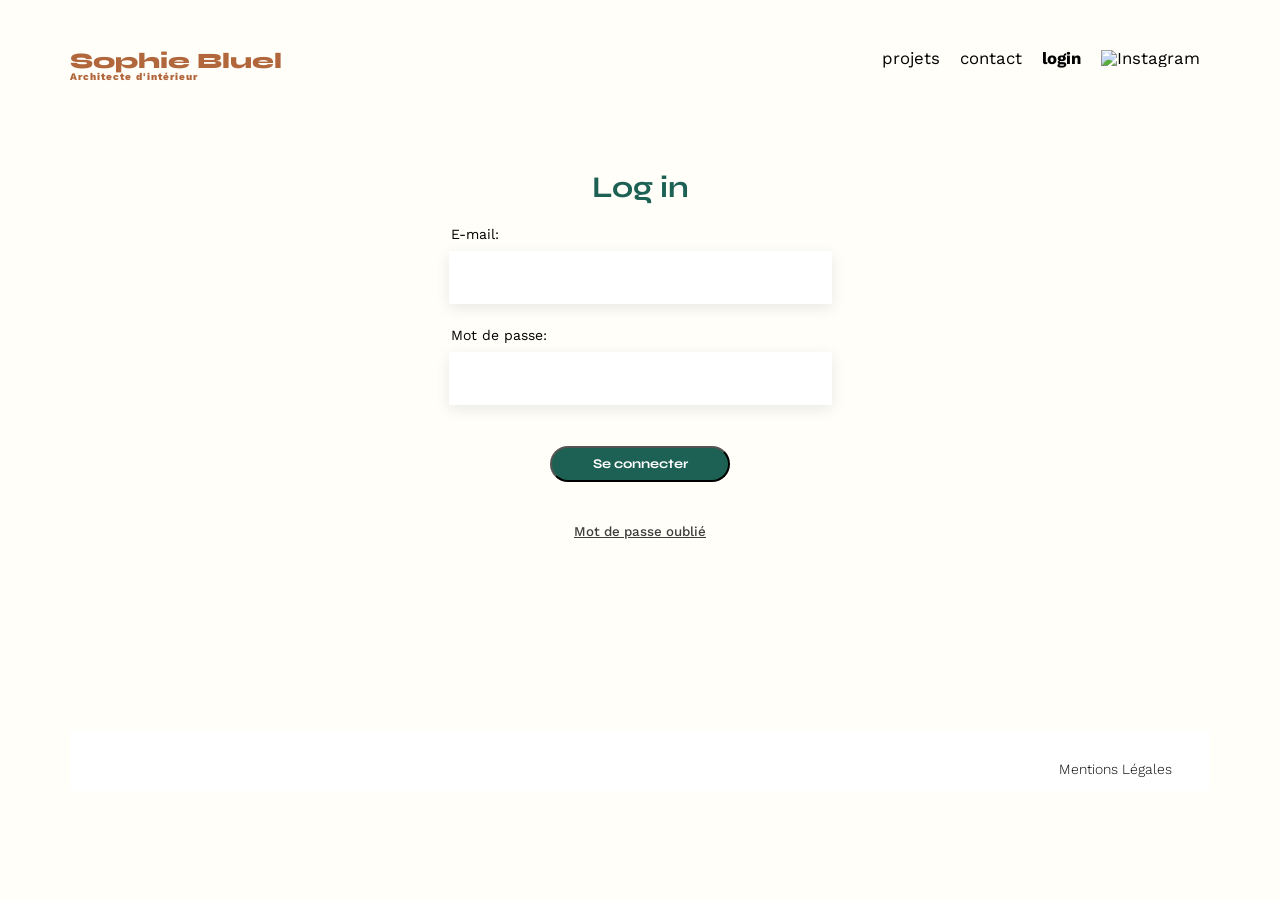
==== FrontEnd/login.html @ a0b781b1 "P3" ====
<!DOCTYPE html>
<html lang="fr">
<head>
	<meta charset="UTF-8">
	<title>Sophie Bluel - Architecte d'intérieur</title>
	<meta name="viewport" content="width=device-width, initial-scale=1.0">
	<link rel="preconnect" href="https://fonts.googleapis.com">
	<link rel="preconnect" href="https://fonts.gstatic.com" crossorigin>
	<link href="https://fonts.googleapis.com/css2?family=Syne:wght@700;800&family=Work+Sans&display=swap" rel="stylesheet">
	<meta name="description" content="">
    <script src="login.js" defer></script>
	<link rel="stylesheet" href="./assets/style.css">
</head>
<body>
<header>
	<h1>Sophie Bluel <span>Architecte d'intérieur</span></h1>
	<nav>
		<ul>
			<li>projets</li>
			<li>contact</li>
			<li class="loginTexte">login</li>
			<li><img src="./assets/icons/instagram.png" alt="Instagram"></li>
		</ul>
	</nav>
</header>
<section class="blocSection">
<h2 class="flexCentre logInTexte2">Log in</h2 >
    <form class="flexCentre" action="./index.html" method="post" id="login-form">
        <label class="emailTexte" for="email">E-mail:</label>
        <input class="section1" type="email" id="email" name="email" required><br>
        <label class="mpTexte1" for="password">Mot de passe:</label>
        <input class="passeword" type="text" id="password" name="password" required><br>
        <input class="bouton" type="submit" value="Se connecter"></input>
        <button class="mpBouton" type="submit">
            <u class="mpTexte2" id="password-reset">Mot de passe oublié</u>
        </button>
    </form>
</section>



    <footer class="foot">
        <nav>
            <ul>
                <li class="footTexte">Mentions Légales</li>
            </ul>
        </nav>
    </footer>
</body>
</html>
---- FrontEnd/assets/style.css ----
/* http://meyerweb.com/eric/tools/css/reset/
   v2.0 | 20110126
   License: none (public domain)
*/

html, body, div, span, applet, object, iframe,
h1, h2, h3, h4, h5, h6, p, blockquote, pre,
a, abbr, acronym, address, big, cite, code,
del, dfn, em, img, ins, kbd, q, s, samp,
small, strike, strong, sub, sup, tt, var,
b, u, i, center,
dl, dt, dd, ol, ul, li,
fieldset, form, label, legend,
table, caption, tbody, tfoot, thead, tr, th, td,
article, aside, canvas, details, embed,
figure, figcaption, footer, header, hgroup,
menu, nav, output, ruby, section, summary,
time, mark, audio, video {
	margin: 0;
	padding: 0;
	border: 0;
	font-size: 100%;
	font: inherit;
	vertical-align: baseline;
}
/* HTML5 display-role reset for older browsers */
article, aside, details, figcaption, figure,
footer, header, hgroup, menu, nav, section {
	display: block;
}
body {
	line-height: 1;
}
ol, ul {
	list-style: none;
}
blockquote, q {
	quotes: none;
}
blockquote:before, blockquote:after,
q:before, q:after {
	content: '';
	content: none;
}
table {
	border-collapse: collapse;
	border-spacing: 0;
}
/** end reset css**/
body {
	max-width: 1140px;
	margin:auto;
	background-color: rgba(255, 254, 248, 1);
	font-family: 'Work Sans' ;
	font-size: 14px;
}
header {
	display: flex;
	justify-content: space-between;
	margin: 50px 0
}
section {
	margin: 50px;
}

h1{
	display: flex;
	flex-direction: column;
	font-family: 'Syne';
	font-size: 22px;
	font-weight: 800;
	color: #B1663C
}

h1 > span {
	font-family: 'Work Sans';
	font-size:10px;
	letter-spacing: 0.1em;
;
}

h2{
	font-family: 'Syne';
	font-weight: 700;
	font-size: 30px;
	color: #1D6154
}
nav ul {
	display: flex;
	align-items: center;
	list-style-type:none;

}
nav li {
	padding: 0 10px;
	font-size: 1.2em;
}

li:hover {
	color: #B1663C;
}
#introduction {
	display: flex;
	align-items: center;
}
#introduction figure {
	flex: 1
}
#introduction img {
	display: block;
	margin: auto;
	width: 80%;
}

#introduction article {
	flex: 1
}
#introduction h2 {
	margin-bottom: 1em;
}

#introduction p {
	margin-bottom: 0.5em;
}
#portfolio h2 {
	text-align: center;
	margin-bottom: 1em;
}
.gallery {
	width: 100%;
	display: grid;
	grid-template-columns: 1fr 1fr 1fr;
	grid-column-gap: 20px;
	grid-row-gap: 20px;
}

.gallery img {
	width: 100%;

}
#contact {
	width: 50%;
margin: auto;
}
#contact > * {
	text-align: center;

}
#contact h2{
	margin-bottom: 20px;
}
#contact form {
	text-align: left;
	margin-top:30px;
	display: flex;
	flex-direction: column;
}

#contact input {
	height: 50px;
	font-size: 1.2em;
	border: none;
	box-shadow: 0px 4px 14px rgba(0, 0, 0, 0.09);
}
#contact label {
	margin: 2em 0 1em 0;
}
#contact textarea {
	border: none;
	box-shadow: 0px 4px 14px rgba(0, 0, 0, 0.09);
}

input[type="submit"]{
	font-family: 'Syne';
	font-weight: 700;
	color: white;
	background-color: #1D6154;
	margin : 2em auto ;
	width: 180px;
	text-align: center;
	border-radius: 60px ;
}

footer nav ul {
	display: flex;
	justify-content: flex-end;
	margin: 2em

}

.gallery {
	width: 100%;
	display: grid;
	grid-template-columns: 1fr 1fr 1fr;
	grid-column-gap: 20px;
	grid-row-gap: 20px;
}

.gallery img {
	width: 100%;
}

.flexCentre {
    display: flex;
	flex-direction: column;
    justify-content: center;
    align-items: center;
  }
  .filtres {
	box-sizing: border-box;
	padding: 12px;
	border: 1px solid #1D6154;
	border-radius: 60px;
	font-family: 'Syne';
	font-style: normal;
	font-weight: 700;
	font-size: 16px;
	color: #1D6154;
	background-color: white;
	margin-top: 2%;
	line-height: 19px;
	text-align: center;
}
.apparenceFiltres {
	display: flex;
	flex-direction: row;
	justify-content: center;
	gap: 10px;
	margin-bottom: 5%;
}
.filtres:hover {
	background-color: #1D6154;
	color:white;
	cursor:pointer
}
.filtres.active {
	background-color: #1D6154;
	color:white;
	cursor:pointer
}

.section1{
	box-shadow: 0px 4px 14px 0px rgba(0, 0, 0, 0.09);
	background: rgba(255,255,255,1);
	width: 379px;
	height: 51px;
	top: 338px;
	left: 530px;
	border: none;
}

.passeword{
	box-shadow: 0px 4px 14px 0px rgba(0, 0, 0, 0.09);
	background: rgba(255,255,255,1);
	width: 379px;
	height: 51px;
	top: 441px;
	left: 530px;
	border: none;

}
.bouton{
	font-family: 'Syne';
	width: 179px;
	height: 36px;
	top: 529px;
	left: 669px;
	border-radius: 60px;
	background: rgba(29, 97, 84, 1);
}

.boutonText{
	font-family: 'Syne';
	font-size: 14px;
	font-weight: 700;
	line-height: 17px;
	letter-spacing: 0em;
	text-align: center;
	height: 17px;
	top: 539px;
	color: rgba(255, 255, 255, 1);
}

.emailTexte{
	margin: 10px;
	margin-right: 340px;
}

.mpBouton{
	font-family: 'Work Sans';
	font-weight: 500;
	size: 14px;
	line-height: 16px;
	margin-top: 15px;
	background-color: rgba(255, 254, 248, 1);
	border: none;
}

.mpTexte1{
	margin: 10px;
	margin-right: 292px;

}

.mpTexte2{
	color:rgba(61, 61, 61, 1);
	;
}

.loginTexte{
	font-weight: bold;
}

.logInTexte2{
	margin-bottom: 15px;

}

.foot{
	width: 1140px;
	height: 60px;
	margin-top: 190px;
	background-color: white;

}

.footTexte{
	font-family: 'Work Sans';
	font-size: 14px;
	font-weight: 300;
	line-height: 16px;
	letter-spacing: 0em;
	color: rgba(0, 0, 0, 1);
	left: 1224px;
	margin-top: 30px;

}

.blocSection{
	margin-top: 90px;
}

.sup-décor {
	text-decoration: none;
	color: #1D6154;
  }
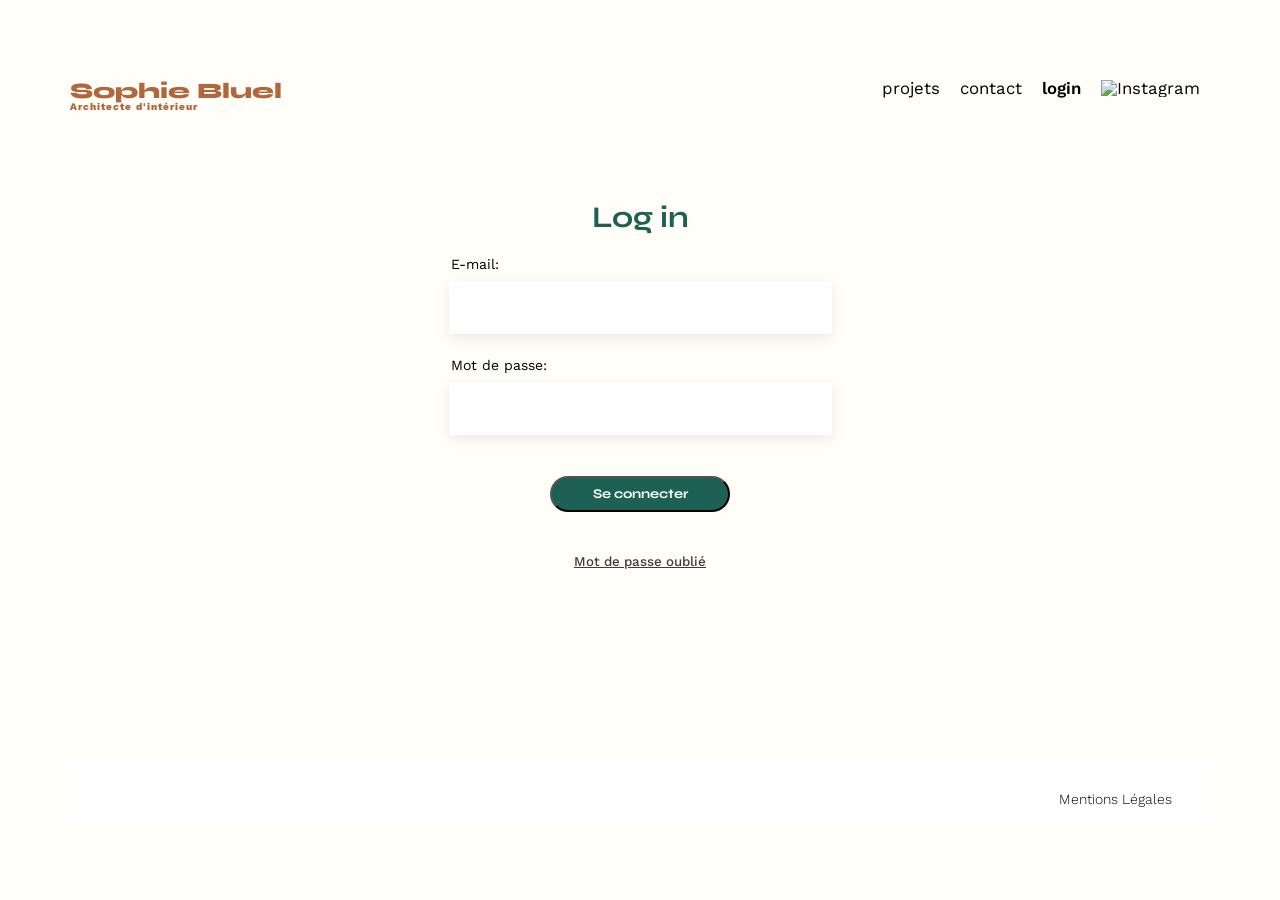
==== commit a37eb6e5: "Mise à jour du projet dans le repo" ====
--- a/FrontEnd/login.html
+++ b/FrontEnd/login.html
@@ -1,41 +1,44 @@
 <!DOCTYPE html>
 <html lang="fr">
+
 <head>
-	<meta charset="UTF-8">
-	<title>Sophie Bluel - Architecte d'intérieur</title>
-	<meta name="viewport" content="width=device-width, initial-scale=1.0">
-	<link rel="preconnect" href="https://fonts.googleapis.com">
-	<link rel="preconnect" href="https://fonts.gstatic.com" crossorigin>
-	<link href="https://fonts.googleapis.com/css2?family=Syne:wght@700;800&family=Work+Sans&display=swap" rel="stylesheet">
-	<meta name="description" content="">
+    <meta charset="UTF-8">
+    <title>Sophie Bluel - Architecte d'intérieur</title>
+    <meta name="viewport" content="width=device-width, initial-scale=1.0">
+    <link rel="preconnect" href="https://fonts.googleapis.com">
+    <link rel="preconnect" href="https://fonts.gstatic.com" crossorigin>
+    <link href="https://fonts.googleapis.com/css2?family=Syne:wght@700;800&family=Work+Sans&display=swap"
+        rel="stylesheet">
+    <meta name="description" content="">
     <script src="login.js" defer></script>
-	<link rel="stylesheet" href="./assets/style.css">
+    <link rel="stylesheet" href="./assets/style.css">
 </head>
+
 <body>
-<header>
-	<h1>Sophie Bluel <span>Architecte d'intérieur</span></h1>
-	<nav>
-		<ul>
-			<li>projets</li>
-			<li>contact</li>
-			<li class="loginTexte">login</li>
-			<li><img src="./assets/icons/instagram.png" alt="Instagram"></li>
-		</ul>
-	</nav>
-</header>
-<section class="blocSection">
-<h2 class="flexCentre logInTexte2">Log in</h2 >
-    <form class="flexCentre" action="./index.html" method="post" id="login-form">
-        <label class="emailTexte" for="email">E-mail:</label>
-        <input class="section1" type="email" id="email" name="email" required><br>
-        <label class="mpTexte1" for="password">Mot de passe:</label>
-        <input class="passeword" type="text" id="password" name="password" required><br>
-        <input class="bouton" type="submit" value="Se connecter"></input>
-        <button class="mpBouton" type="submit">
-            <u class="mpTexte2" id="password-reset">Mot de passe oublié</u>
-        </button>
-    </form>
-</section>
+    <header>
+        <h1>Sophie Bluel <span>Architecte d'intérieur</span></h1>
+        <nav>
+            <ul>
+                <li>projets</li>
+                <li>contact</li>
+                <li class="loginTexte" id="loginBouton">login</li>
+                <li><img src="./assets/icons/instagram.png" alt="Instagram"></li>
+            </ul>
+        </nav>
+    </header>
+    <section class="blockSection">
+        <h2 class="flexCentre logInTexte2">Log in</h2>
+        <form class="flexCentre" action="user.html" method="post" id="login-form">
+            <label class="emailTexte" for="email">E-mail:</label>
+            <input class="section1" type="email" id="email" name="email" required><br>
+            <label class="mpTexte1" for="password">Mot de passe:</label>
+            <input class="passeword" type="text" id="password" name="password" required><br>
+            <input class="bouton" type="submit" value="Se connecter"></input>
+            <button class="mpBouton" type="submit">
+                <u class="mpTexte2" id="password-reset">Mot de passe oublié</u>
+            </button>
+        </form>
+    </section>
 
 
 
@@ -47,4 +50,5 @@
         </nav>
     </footer>
 </body>
+
 </html>
--- a/FrontEnd/assets/style.css
+++ b/FrontEnd/assets/style.css
@@ -3,19 +3,87 @@
    License: none (public domain)
 */
 
-html, body, div, span, applet, object, iframe,
-h1, h2, h3, h4, h5, h6, p, blockquote, pre,
-a, abbr, acronym, address, big, cite, code,
-del, dfn, em, img, ins, kbd, q, s, samp,
-small, strike, strong, sub, sup, tt, var,
-b, u, i, center,
-dl, dt, dd, ol, ul, li,
-fieldset, form, label, legend,
-table, caption, tbody, tfoot, thead, tr, th, td,
-article, aside, canvas, details, embed,
-figure, figcaption, footer, header, hgroup,
-menu, nav, output, ruby, section, summary,
-time, mark, audio, video {
+html,
+body,
+div,
+span,
+applet,
+object,
+iframe,
+h1,
+h2,
+h3,
+h4,
+h5,
+h6,
+p,
+blockquote,
+pre,
+a,
+abbr,
+acronym,
+address,
+big,
+cite,
+code,
+del,
+dfn,
+em,
+img,
+ins,
+kbd,
+q,
+s,
+samp,
+small,
+strike,
+strong,
+sub,
+sup,
+tt,
+var,
+b,
+u,
+i,
+center,
+dl,
+dt,
+dd,
+ol,
+ul,
+li,
+fieldset,
+form,
+label,
+legend,
+table,
+caption,
+tbody,
+tfoot,
+thead,
+tr,
+th,
+td,
+article,
+aside,
+canvas,
+details,
+embed,
+figure,
+figcaption,
+footer,
+header,
+hgroup,
+menu,
+nav,
+output,
+ruby,
+section,
+summary,
+time,
+mark,
+audio,
+video {
 	margin: 0;
 	padding: 0;
 	border: 0;
@@ -23,47 +91,69 @@
 	font: inherit;
 	vertical-align: baseline;
 }
+
 /* HTML5 display-role reset for older browsers */
-article, aside, details, figcaption, figure,
-footer, header, hgroup, menu, nav, section {
+article,
+aside,
+details,
+figcaption,
+figure,
+footer,
+header,
+hgroup,
+menu,
+nav,
+section {
 	display: block;
 }
+
 body {
 	line-height: 1;
 }
-ol, ul {
+
+ol,
+ul {
 	list-style: none;
 }
-blockquote, q {
+
+blockquote,
+q {
 	quotes: none;
 }
-blockquote:before, blockquote:after,
-q:before, q:after {
+
+blockquote:before,
+blockquote:after,
+q:before,
+q:after {
 	content: '';
 	content: none;
 }
+
 table {
 	border-collapse: collapse;
 	border-spacing: 0;
 }
+
 /** end reset css**/
 body {
 	max-width: 1140px;
-	margin:auto;
+	margin: auto;
 	background-color: rgba(255, 254, 248, 1);
-	font-family: 'Work Sans' ;
+	font-family: 'Work Sans';
 	font-size: 14px;
 }
+
 header {
 	display: flex;
 	justify-content: space-between;
 	margin: 50px 0
 }
+
 section {
 	margin: 50px;
 }
 
-h1{
+h1 {
 	display: flex;
 	flex-direction: column;
 	font-family: 'Syne';
@@ -72,25 +162,27 @@
 	color: #B1663C
 }
 
-h1 > span {
-	font-family: 'Work Sans';
-	font-size:10px;
+h1>span {
+	font-family: 'Work Sans';
+	font-size: 10px;
 	letter-spacing: 0.1em;
-;
-}
-
-h2{
+	;
+}
+
+h2 {
 	font-family: 'Syne';
 	font-weight: 700;
 	font-size: 30px;
 	color: #1D6154
 }
+
 nav ul {
 	display: flex;
 	align-items: center;
-	list-style-type:none;
-
-}
+	list-style-type: none;
+
+}
+
 nav li {
 	padding: 0 10px;
 	font-size: 1.2em;
@@ -99,13 +191,16 @@
 li:hover {
 	color: #B1663C;
 }
+
 #introduction {
 	display: flex;
 	align-items: center;
 }
+
 #introduction figure {
 	flex: 1
 }
+
 #introduction img {
 	display: block;
 	margin: auto;
@@ -115,6 +210,7 @@
 #introduction article {
 	flex: 1
 }
+
 #introduction h2 {
 	margin-bottom: 1em;
 }
@@ -122,10 +218,12 @@
 #introduction p {
 	margin-bottom: 0.5em;
 }
+
 #portfolio h2 {
 	text-align: center;
 	margin-bottom: 1em;
 }
+
 .gallery {
 	width: 100%;
 	display: grid;
@@ -138,20 +236,24 @@
 	width: 100%;
 
 }
+
 #contact {
 	width: 50%;
-margin: auto;
-}
-#contact > * {
-	text-align: center;
-
-}
-#contact h2{
+	margin: auto;
+}
+
+#contact>* {
+	text-align: center;
+
+}
+
+#contact h2 {
 	margin-bottom: 20px;
 }
+
 #contact form {
 	text-align: left;
-	margin-top:30px;
+	margin-top: 30px;
 	display: flex;
 	flex-direction: column;
 }
@@ -162,30 +264,31 @@
 	border: none;
 	box-shadow: 0px 4px 14px rgba(0, 0, 0, 0.09);
 }
+
 #contact label {
 	margin: 2em 0 1em 0;
 }
+
 #contact textarea {
 	border: none;
 	box-shadow: 0px 4px 14px rgba(0, 0, 0, 0.09);
 }
 
-input[type="submit"]{
+input[type="submit"] {
 	font-family: 'Syne';
 	font-weight: 700;
 	color: white;
 	background-color: #1D6154;
-	margin : 2em auto ;
+	margin: 2em auto;
 	width: 180px;
 	text-align: center;
-	border-radius: 60px ;
+	border-radius: 60px;
 }
 
 footer nav ul {
 	display: flex;
 	justify-content: flex-end;
 	margin: 2em
-
 }
 
 .gallery {
@@ -201,12 +304,13 @@
 }
 
 .flexCentre {
-    display: flex;
+	display: flex;
 	flex-direction: column;
-    justify-content: center;
-    align-items: center;
-  }
-  .filtres {
+	justify-content: center;
+	align-items: center;
+}
+
+.filtres {
 	box-sizing: border-box;
 	padding: 12px;
 	border: 1px solid #1D6154;
@@ -221,6 +325,7 @@
 	line-height: 19px;
 	text-align: center;
 }
+
 .apparenceFiltres {
 	display: flex;
 	flex-direction: row;
@@ -228,20 +333,22 @@
 	gap: 10px;
 	margin-bottom: 5%;
 }
+
 .filtres:hover {
 	background-color: #1D6154;
-	color:white;
-	cursor:pointer
-}
+	color: white;
+	cursor: pointer
+}
+
 .filtres.active {
 	background-color: #1D6154;
-	color:white;
-	cursor:pointer
-}
-
-.section1{
+	color: white;
+	cursor: pointer
+}
+
+.section1 {
 	box-shadow: 0px 4px 14px 0px rgba(0, 0, 0, 0.09);
-	background: rgba(255,255,255,1);
+	background: rgba(255, 255, 255, 1);
 	width: 379px;
 	height: 51px;
 	top: 338px;
@@ -249,9 +356,9 @@
 	border: none;
 }
 
-.passeword{
+.passeword {
 	box-shadow: 0px 4px 14px 0px rgba(0, 0, 0, 0.09);
-	background: rgba(255,255,255,1);
+	background: rgba(255, 255, 255, 1);
 	width: 379px;
 	height: 51px;
 	top: 441px;
@@ -259,7 +366,8 @@
 	border: none;
 
 }
-.bouton{
+
+.bouton {
 	font-family: 'Syne';
 	width: 179px;
 	height: 36px;
@@ -269,7 +377,11 @@
 	background: rgba(29, 97, 84, 1);
 }
 
-.boutonText{
+.bouton :hover {
+	cursor: pointer;
+}
+
+.boutonText {
 	font-family: 'Syne';
 	font-size: 14px;
 	font-weight: 700;
@@ -281,12 +393,12 @@
 	color: rgba(255, 255, 255, 1);
 }
 
-.emailTexte{
+.emailTexte {
 	margin: 10px;
 	margin-right: 340px;
 }
 
-.mpBouton{
+.mpBouton {
 	font-family: 'Work Sans';
 	font-weight: 500;
 	size: 14px;
@@ -296,27 +408,27 @@
 	border: none;
 }
 
-.mpTexte1{
+.mpTexte1 {
 	margin: 10px;
 	margin-right: 292px;
 
 }
 
-.mpTexte2{
-	color:rgba(61, 61, 61, 1);
+.mpTexte2 {
+	color: rgba(61, 61, 61, 1);
 	;
 }
 
-.loginTexte{
+.loginTexte {
 	font-weight: bold;
 }
 
-.logInTexte2{
+.logInTexte2 {
 	margin-bottom: 15px;
 
 }
 
-.foot{
+.foot {
 	width: 1140px;
 	height: 60px;
 	margin-top: 190px;
@@ -324,7 +436,7 @@
 
 }
 
-.footTexte{
+.footTexte {
 	font-family: 'Work Sans';
 	font-size: 14px;
 	font-weight: 300;
@@ -336,11 +448,379 @@
 
 }
 
-.blocSection{
+.blockSection {
 	margin-top: 90px;
 }
 
 .sup-décor {
 	text-decoration: none;
 	color: #1D6154;
-  }
+}
+
+
+#boutonLogin {
+	text-decoration: none;
+	color: black;
+}
+
+#boutonLogout {
+	text-decoration: none;
+	color: black;
+}
+
+.editionTexte {
+	font-family: 'Work Sans';
+	font-style: normal;
+	font-weight: 400;
+	font-size: 16px;
+	line-height: 19px;
+	text-align: center;
+	color: #FFFFFF;
+}
+
+
+.blockModifier {
+	display: flex;
+	margin-top: 5px;
+	gap: 5px;
+	flex-direction: row;
+	align-self: flex-start;
+	justify-content: center;
+	color: black;
+}
+
+.projetSection {
+	display: flex;
+	flex-direction: row;
+	align-items: center;
+	justify-content: center;
+	gap: 15px;
+}
+
+.boutonModifier {
+	font-family: 'Work Sans';
+	font-style: normal;
+	font-weight: 400;
+	font-size: 14px;
+	line-height: 19px;
+	text-align: center;
+	color: black;
+}
+
+/* style modale */
+
+.modal {
+	position: fixed;
+	display: flex;
+	align-items: center;
+	justify-content: center;
+	top: 0;
+	left: 0;
+	width: 100%;
+	height: 100%;
+	background: rgba(0, 0, 0, 0.7);
+	animation: fadeIn 300ms both;
+}
+
+.blockModal {
+	display: flex;
+	flex-direction: column;
+	justify-content: center;
+	overflow: hidden;
+	width: 630px;
+	height: 731px;
+	max-width: calc(100vw - 20px);
+	max-height: calc(100vh - 20px);
+	padding-top: 40px;
+	padding-bottom: 40px;
+	padding-left: 70px;
+	padding-right: 70px;
+	background-color: #FFFFFF;
+	box-sizing: border-box;
+	border-radius: 10px;
+}
+
+.containerImg {
+	display: flex;
+	width: 390px;
+	flex-wrap: wrap;
+	flex-direction: row;
+	justify-content: flex-start;
+	align-items: flex-start;
+	align-self: center;
+	gap: 25px;
+}
+
+#galerieTitre {
+	font-family: 'Work Sans';
+	font-style: normal;
+	font-weight: 400;
+	font-size: 26px;
+	line-height: 30px;
+	text-align: center;
+	color: #000000;
+}
+
+
+.containerImg div {
+	position: relative;
+}
+
+.containerImg img {
+	height: 105px;
+}
+
+.containerImg button {
+	position: absolute;
+	display: flex;
+	align-items: center;
+	justify-content: center;
+	width: 10px;
+	font-size: 10px;
+	top: 5px;
+	right: 5px;
+	background-color: #000000;
+	color: #FFFFFF;
+	border-radius: 2px;
+}
+
+.containerImg button:hover {
+	cursor: pointer;
+}
+
+.modifierApparence {
+	text-decoration: none;
+}
+
+/*C:closed*/
+.boutonC {
+	align-self: flex-end;
+	font-family: 'Work Sans';
+	font-style: normal;
+	font-weight: 600;
+	font-size: 19px;
+	line-height: 19px;
+	text-align: center;
+	color: black;
+	border-style: none;
+	background-color: white;
+}
+
+
+.texteAjouter {
+	width: 237px;
+	height: 36px;
+	background: #1D6154;
+	border-radius: 60px;
+	border: none;
+	color: white;
+	font-family: 'Syne';
+	font-style: normal;
+	font-weight: 700;
+	font-size: 14px;
+	line-height: 17px;
+	margin-bottom: 20px;
+}
+
+.texteAjouter:hover {
+	cursor: pointer;
+	scale: 1.2;
+}
+
+/*sup:suppréssion*/
+.gallerySup {
+	font-family: 'Syne';
+	font-style: normal;
+	font-weight: 400;
+	font-size: 14px;
+	line-height: 17px;
+	text-align: center;
+	color: #D65353;
+	cursor: pointer;
+}
+
+.validerApparence {
+	width: 420px;
+	height: 0px;
+	border: 1px solid #B3B3B3;
+	margin-bottom: 40px;
+}
+
+/*A:ajouter; S:supprimer*/
+
+.blockA-S {
+	display: flex;
+	flex-direction: column;
+	justify-content: center;
+	align-items: center;
+	margin-top: 50px;
+}
+
+/* formulaire de modification de la galerie */
+
+#modalForm {
+	display: none;
+	flex-direction: column;
+	gap: 20px;
+	justify-content: center;
+	align-items: center;
+}
+
+/*C:closed; P:previous*/
+.boutonC-P {
+	display: flex;
+	flex-direction: row-reverse;
+	justify-content: space-between;
+}
+
+.boutonP {
+	font-size: 21px;
+	line-height: 19px;
+	text-align: center;
+	color: black;
+	border-style: none;
+	background-color: white;
+}
+
+#boutonValider {
+	width: 237px;
+	height: 36px;
+	background: #A7A7A7;
+	border-radius: 60px;
+	border: none;
+	color: white;
+	font-family: 'Syne';
+	font-style: normal;
+	font-weight: 700;
+	font-size: 14px;
+	line-height: 17px;
+	margin-bottom: 20px;
+	cursor: pointer;
+}
+
+.miniature {
+	width: 420px;
+	height: 169px;
+	display: flex;
+	flex-direction: column;
+	justify-content: center;
+	align-items: center;
+	background: #E8F1F7;
+	border-radius: 3px;
+}
+
+#image {
+	width: 173px;
+	height: 36px;
+	background: #CBD6DC;
+	border-radius: 50px;
+
+	font-family: 'Work Sans';
+	font-style: normal;
+	font-weight: 500;
+	font-size: 14px;
+	line-height: 16px;
+	text-align: center;
+	color: #306685;
+}
+
+.ajouterTexte {
+	width: 173px;
+	height: 36px;
+	display: flex;
+	align-items: center;
+	justify-content: center;
+	background: #CBD6DC;
+	border-radius: 50px;
+	font-family: 'Work Sans';
+	font-style: normal;
+	font-weight: 500;
+	font-size: 14px;
+	line-height: 16px;
+	cursor: pointer;
+
+	color: #306685;
+}
+
+#title,
+#category {
+	width: 420px;
+	height: 51px;
+	background: #FFFFFF;
+	box-shadow: 0px 4px 14px rgba(0, 0, 0, 0.09);
+	border: none;
+}
+
+
+.formTexte {
+	align-self: flex-start;
+	margin-left: 35px;
+}
+
+.corbeil-icon {
+	margin: 10px;
+	font-size: 60px;
+	color: #B9C5CC;
+
+}
+
+
+.imageApparence {
+	font-family: 'Work Sans';
+	font-style: normal;
+	font-weight: 400;
+	font-size: 10px;
+	line-height: 12px;
+	text-align: center;
+	color: #444444;
+	margin-top: 5px;
+}
+
+#exportImage img {
+	width: 130px;
+	height: 169px;
+}
+
+input[type="file"] {
+	display: none;
+}
+
+#editionApparence {
+	position: absolute;
+	width: 100vw;
+	top: 0;
+	right: 0;
+	height: 59px;
+	margin: 0;
+	margin-bottom: 100px;
+	display: flex;
+	flex-direction: row;
+	align-items: center;
+	justify-content: center;
+	background-color: black;
+	color: #FFFFFF;
+	gap: 10px;
+}
+
+header {
+	margin-top: 80px;
+}
+
+#top-icon {
+	color: white;
+	background-color: #000000;
+}
+
+#loginBouton {
+	font-weight: 600;
+}
+
+@keyframes fadeIn {
+	from {
+		opacity: 0;
+	}
+
+	to {
+		opacity: 1;
+	}
+}
